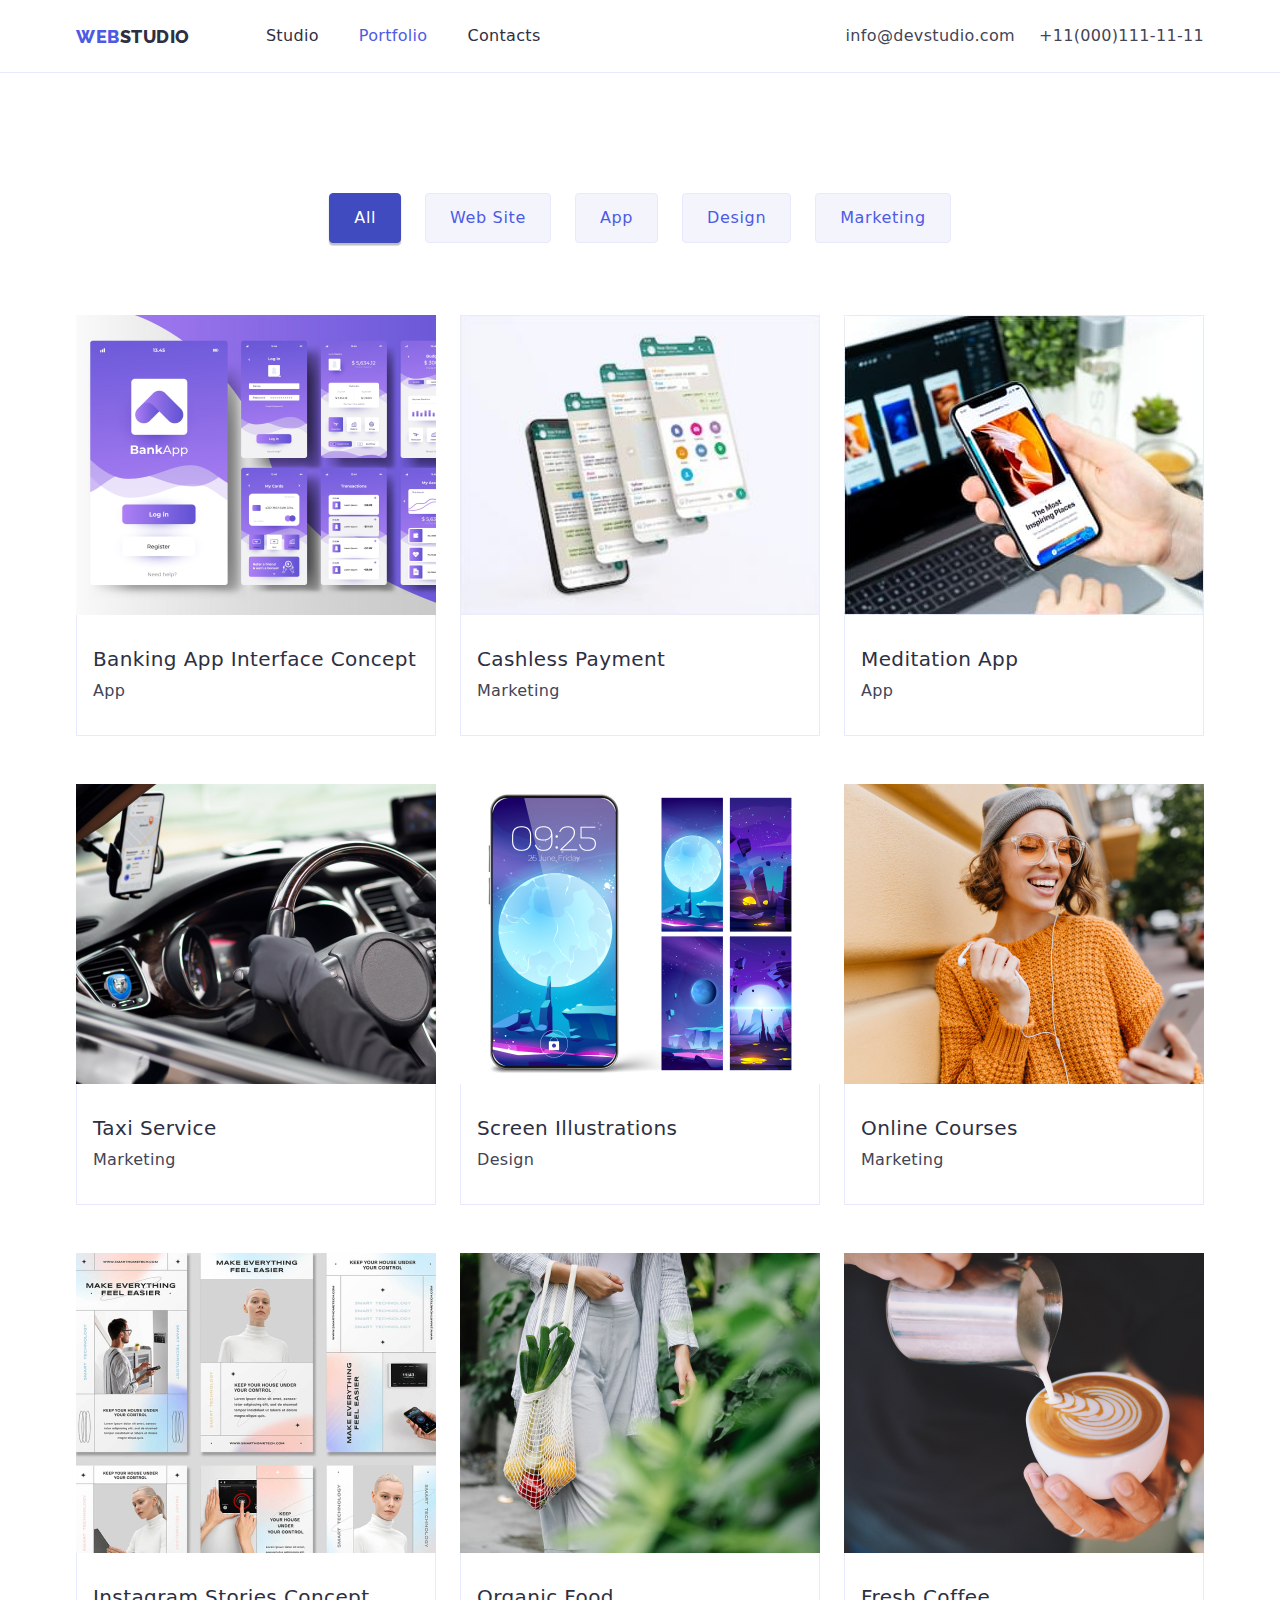
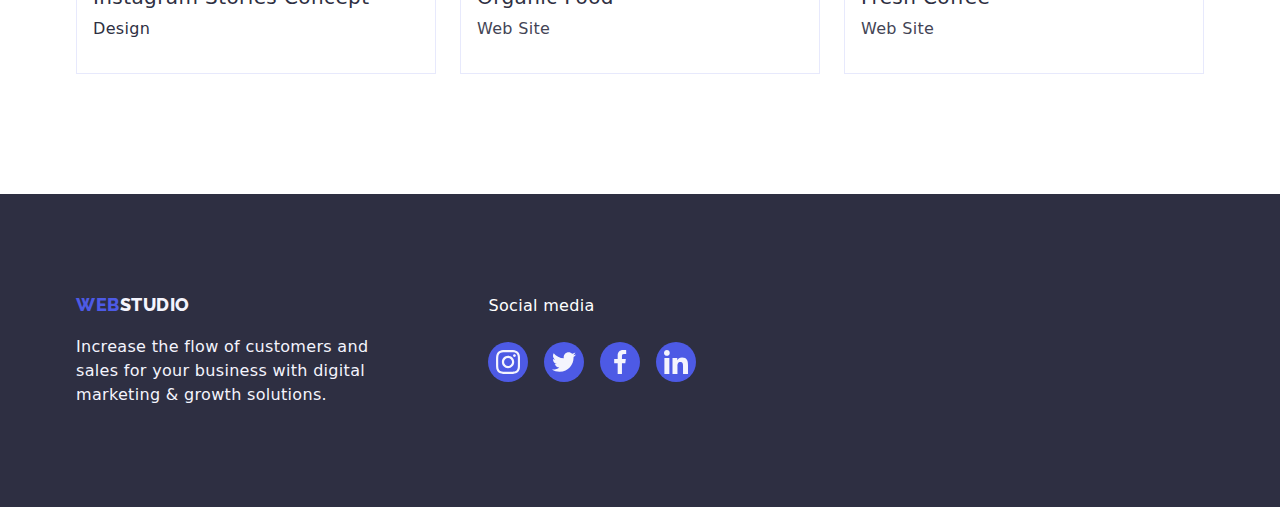
==== portfolio.html @ e4892c09 "update" ====
<!DOCTYPE html>
<html lang="en">
  <head>
    <meta charset="UTF-8" />
    <meta name="viewport" content="width=device-width, initial-scale=1.0" />
    <title>Portfolio</title>

    <!-- CSS -->
    <link rel="stylesheet" href="./css/styles.css" />

    <!-- FONTS -->
    <link
      href="https://fonts.googleapis.com/css2?family=Raleway:wght@800&family=Roboto:wght@400;500;700;900&display=swap"
      rel="stylesheet"
    />

    <!-- CSS Normalize -->
    <link
      rel="stylesheet"
      href="https://cdnjs.cloudflare.com/ajax/libs/modern-normalize/2.0.0/modern-normalize.min.css"
    />
  </head>
  <body>
    <!-- Header Section -->
    <header class="header">
      <div class="container header-container">
        <nav class="header-nav">
          <a class="header-logo link" href="./portfolio.html">
            <span class="header-logo-web">WEB</span>STUDIO</a
          >
          <ul class="header-list list">
            <li class="header-list-item">
              <a class="header-link link" href="./index.html">Studio</a>
            </li>
            <li class="header-list-item">
              <a class="header-link link priority" href="./portfolio.html"
                >Portfolio</a
              >
            </li>
            <li class="header-list-item">
              <a class="header-link link" href="./index.html">Contacts</a>
            </li>
          </ul>
        </nav>
        <ul class="header-contacts list">
          <li class="header-contacts-item">
            <a
              class="header-contacts-link link"
              href="mailto:info@devstudio.com"
              >info@devstudio.com</a
            >
          </li>
          <li class="header-contacts-item">
            <a class="header-contacts-link link" href="tel:+110001111111"
              >+11(000)111-11-11</a
            >
          </li>
        </ul>
      </div>
    </header>
    <!-- Filters Section -->
    <main>
      <section class="section">
        <div class="container projects-container">
          <ul class="filters-list list">
            <li class="filters-item">
              <button
                class="filters-button filters-active button"
                type="button"
              >
                All
              </button>
            </li>
            <li class="filters-item">
              <button class="filters-button button" type="button">
                Web Site
              </button>
            </li>
            <li class="filters-item">
              <button class="filters-button button" type="button">App</button>
            </li>
            <li class="filters-item">
              <button class="filters-button button" type="button">
                Design
              </button>
            </li>
            <li class="filters-item">
              <button class="filters-button button" type="button">
                Marketing
              </button>
            </li>
          </ul>

          <ul class="services-list list">
            <li class="services-item">
              <a class="services-link link" href="#">
                <img
                  src="./images/img_1.jpg"
                  alt="image"
                  width="360"
                  height="300"
                />
                <div class="services-title-wrap">
                  <h3 class="services-title title">
                    Banking App Interface Concept
                  </h3>
                  <p class="services-text text">App</p>
                </div>
              </a>
            </li>
            <li class="services-item">
              <a class="services-link link" href="#">
                <img
                  src="./images/img_2.jpg"
                  alt="phonebarcode"
                  width="360"
                  height="300"
                />
                <div class="services-title-wrap">
                  <h3 class="services-title title">Cashless Payment</h3>
                  <p class="services-text text">Marketing</p>
                </div>
              </a>
            </li>
            <li class="services-item">
              <a class="services-link link" href="#">
                <img
                  src="./images/img_3.jpg"
                  alt="laptop"
                  width="360"
                  height="300"
                />
                <div class="services-title-wrap">
                  <h3 class="services-title title">Meditation App</h3>
                  <p class="services-text text">App</p>
                </div>
              </a>
            </li>
            <li class="services-item">
              <a class="services-link link" href="#">
                <img
                  src="./images/img4.jpg"
                  alt="steeringwheel"
                  width="360"
                  height="300"
                />
                <div class="services-title-wrap">
                  <h3 class="services-title title">Taxi Service</h3>
                  <p class="services-text text">Marketing</p>
                </div>
              </a>
            </li>
            <li class="services-item">
              <a class="services-link link" href="#">
                <img
                  src="./images/img5.jpg"
                  alt="cellphone"
                  width="360"
                  height="300"
                />
                <div class="services-title-wrap">
                  <h3 class="services-title title">Screen Illustrations</h3>
                  <p class="services-text text">Design</p>
                </div>
              </a>
            </li>
            <li class="services-item">
              <a class="services-link link" href="#">
                <img
                  src="./images/img6.jpg"
                  alt="happygirl"
                  width="360"
                  height="300"
                />
                <div class="services-title-wrap">
                  <h3 class="services-title title">Online Courses</h3>
                  <p class="services-text text">Marketing</p>
                </div>
              </a>
            </li>
            <li class="services-item">
              <a class="services-link link" href="#">
                <img
                  src="./images/img7.jpg"
                  alt="woman"
                  width="360"
                  height="300"
                />
                <div class="services-title-wrap">
                  <h3 class="services-title title">
                    Instagram Stories Concept
                  </h3>
                  <p>Design</p>
                </div>
              </a>
            </li>
            <li class="services-item">
              <a class="services-link link" href="#">
                <img
                  src="./images/img8.jpg"
                  alt="fruitbag"
                  width="360"
                  height="300"
                />
                <div class="services-title-wrap">
                  <h3 class="services-title title">Organic Food</h3>
                  <p class="services-text text">Web Site</p>
                </div>
              </a>
            </li>
            <li class="services-item">
              <a class="services-link link" href="#">
                <img
                  src="./images/img9.jpg"
                  alt="coffee"
                  width="360"
                  height="300"
                />

                <div class="services-title-wrap">
                  <h3 class="services-title title">Fresh Coffee</h3>
                  <p class="services-text text">Web Site</p>
                </div>
              </a>
            </li>
          </ul>
        </div>
      </section>
    </main>

    <!-- Footer Section -->
    <footer class="footer">
      <div class="footer-container container">
        <div class="footer-logo-wrapper list">
          <li class="footer-item">
            <a href="./index.html" class="footer-logo link">
              <span class="footer-logo-web">WEB</span>STUDIO
            </a>
            <p class="footer-text text">
              Increase the flow of customers and<br />
              sales for your business with digital<br />
              marketing & growth solutions.
            </p>
          </li>
        </div>
        <div class="footer-socials">
          <p class="footer-socials-text text">Social media</p>
          <ul class="footer-list list">
            <li class="footer-socials-item">
              <a href="#" class="footer-socials-link">
                <svg class="footer-socials-svg" width="24" height="24">
                  <use href="./images/icons.svg#instagram"></use>
                </svg>
              </a>
            </li>

            <li class="footer-socials-item">
              <a href="#" class="footer-socials-link">
                <svg class="footer-socials-svg" width="24" height="24">
                  <use href="./images/icons.svg#twitter"></use>
                </svg>
              </a>
            </li>

            <li class="footer-socials-item">
              <a href="#" class="footer-socials-link">
                <svg class="footer-socials-svg" width="24" height="24">
                  <use href="./images/icons.svg#facebook"></use>
                </svg>
              </a>
            </li>

            <li class="footer-socials-item">
              <a href="#" class="footer-socials-link">
                <svg class="footer-socials-svg" width="24" height="24">
                  <use href="./images/icons.svg#linkedin"></use>
                </svg>
              </a>
            </li>
          </ul>
        </div>
      </div>
    </footer>
  </body>
</html>
---- css/styles.css ----
/* CSS Variable */
:root {
    --iris-color: #4d5ae5;
    --navyblue-color: #2e2f42;
    --slate-color: #434455;
    --white-color: #ffffff;
    --cloud-color: #f4f4fd;
    --ocean-color: #404bbf;
    --cornflower-color: #e7e9fc;
  }
  
  /* CSS Reset */
  p,
  h1,
  h2,
  h3,
  h4,
  h5,
  h6 {
    margin: 0;
  }
  ul,
  ol {
    margin: 0;
    padding: 0;
  }
  img {
    display: block;
  }
  /* END of CSS Reset */
  
  .container {
    width: 1158px;
    padding: 0 15px;
    margin: 0 auto;
  }
  
  body {
    font-family: "Roboto", sans-serif;
    font-size: 16px;
    font-style: normal;
    font-weight: 400;
    line-height: 24px;
    letter-spacing: 0.32px;
  }
  /* Gen. Styles */
  .list {
    list-style: none;
  }
  .link {
    text-decoration: none;
    color: var(--navyblue-color);
  }
  .button {
    cursor: pointer;
    background-color: var(--iris-color);
    border-radius: 4px;
    font-size: 16px;
    font-style: normal;
    font-weight: 500;
    line-height: 24px;
    letter-spacing: 0.64px;
  }
  
  .section-title {
    font-size: 36px;
    font-style: normal;
    font-weight: 700;
    line-height: 40px;
    letter-spacing: 0.72px;
    text-transform: capitalize;
  }
  .title {
    font-size: 20px;
    font-weight: 500;
    letter-spacing: 0.4px;
  }
  /* Header */
  .header {
    background-color: var(--white-color);
    border-bottom: 1px solid var(--cornflower-color);
  }
  
  .header-container {
    display: flex;
    align-items: center;
    justify-content: space-between;
  }
  
  .header-nav {
    display: flex;
    align-items: center;
  }
  
  .header-list {
    display: flex;
    gap: 40px;
    margin-left: 76px;
  }
  
  .header-logo {
    color: var(--navyblue-color);
    font-family: "Raleway", sans-serif;
    font-size: 18px;
    font-style: normal;
    font-weight: 800;
    line-height: 21px;
    letter-spacing: 0.54px;
    text-transform: uppercase;
  }
  .header-logo:hover,
  .header-logo:focus {
    color: var(--iris-color);
  }
  .header-logo-web {
    color: var(--iris-color);
  }
  
  .header-link {
    font-weight: 500;
    display: block;
    padding: 24px 0;
  }
  
  .header-link:hover,
  .header-link:focus,
  .priority {
    color: var(--iris-color);
  }
  
  .header-contacts {
    display: flex;
    gap: 24px;
  }
  
  .header-contacts-link {
    display: block;
    padding: 24px 0;
    color: var(--slate-color);
  }
  .header-contacts-link:hover,
  .header-contacts-link:focus {
    color: var(--iris-color);
  }
  
  /* Hero section */
  .hero {
    background-color: var(--navyblue-color);
  }
  
  .hero-container {
    display: flex;
    flex-direction: column;
    align-items: center;
  }
  
  .hero-section {
    padding-top: 188px;
    padding-bottom: 188px;
    background-image: linear-gradient(
        to right,
        rgba(46, 47, 66, 0.7),
        rgba(46, 47, 66, 0.7)
      ),
      url(../images/people-office\ 1.jpg);
    background-repeat: no-repeat;
    background-position: center;
    background-size: cover;
  }
  
  .hero-title {
    color: var(--white-color);
    font-size: 56px;
    font-weight: 700;
    line-height: 60px;
    letter-spacing: 1.12px;
    text-align: center;
    margin-bottom: 48px;
  }
  
  .hero-section-button {
    display: flex;
    align-items: center;
  }
  
  .hero-button {
    color: var(--white-color);
    font-family: inherit;
    border: 0;
    box-shadow: 0px 4px 4px 0px rgba(0, 0, 0, 0.15);
    padding: 16px 32px;
    align-items: center;
    gap: 10px;
  }
  
  .hero-button:hover,
  .hero-button:focus {
    background: var(--ocean-color);
    box-shadow: 0px 4px 4px 0px rgba(0, 0, 0, 0.15);
  }
  
  /*  section 2-3*/
  .section {
    background-color: var(--white-color);
    padding-top: 120px;
    padding-bottom: 120px;
  }
  
  .section-list-wrap {
    display: flex;
    flex-direction: column;
  }
  
  .section-list {
    display: flex;
    justify-content: space-evenly;
    gap: 24px;
  }
  
  .section-list-container {
    display: flex;
    justify-content: space-evenly;
  }
  
  .section-title {
    color: var(--navyblue-color);
    font-size: 36px;
    font-style: normal;
    font-weight: 700;
    line-height: 40px;
    letter-spacing: 0.72px;
    text-transform: capitalize;
    text-align: center;
    margin-bottom: 72px;
  }
  
  .section-no-top-padding {
    padding-top: 0;
  }
  
  .section-item-title {
    color: var(--navyblue-color);
    justify-content: center;
  }
  
  .section-item-name {
    display: flex;
    width: 100%;
    flex-direction: column;
    justify-content: space-evenly;
    align-items: center;
    gap: 8px;
    margin-bottom: 8px;
  }
  
  .section-item-position {
    display: flex;
    flex-direction: column;
    justify-content: center;
    align-items: center;
  }
  
  .section-list-item {
    background-color: var(--white-color);
    border-radius: 0px 0px 4px 4px;
    box-shadow: 0px 2px 1px 0px rgba(46, 47, 66, 0.08),
      0px 1px 1px 0px rgba(46, 47, 66, 0.16),
      0px 1px 6px 0px rgba(46, 47, 66, 0.08);
  }
  
  .benefits-svg-box {
    width: 264px;
    height: 112px;
    background-color: var(--cloud-color);
    display: flex;
    justify-content: center;
    align-items: center;
    border-radius: 4px;
    margin-bottom: 8px;
  }
  
  .team-social-list {
    display: flex;
    justify-content: center;
    gap: 24px;
    margin-top: 8px;
  }
  
  .team-social-item {
    width: 40px;
    height: 40px;
  }
  
  .team-social-link {
    width: 100%;
    height: 100%;
    border-radius: 50%;
    display: flex;
    align-items: center;
    justify-content: center;
    background-color: var(--iris-color);
    color: var(--cloud-color);
  }
  
  .team-social-link:hover,
  .team-social-link:focus {
    background-color: var(--ocean-color);
  }
  
  .team-social-svg {
    fill: currentColor;
  }
  
  .team-container {
    flex-direction: column;
    justify-content: center;
    align-items: center;
    gap: 32px;
  }
  
  .section-item-wrap {
    padding-top: 32px;
    padding-bottom: 32px;
    gap: 32px;
    width: 100%;
    text-align: center;
  }
  
  /* section 4 */
  .section-grey {
    background-color: var(--cloud-color);
  }
  
  .section-item {
    background-color: var(--white-color);
    display: flex;
    width: calc((100% - 40px) / 3);
    flex-direction: column;
    align-items: flex-start;
    gap: 8px;
  }
  
  .section-item-name {
    color: var(--navyblue-color);
  }
  .section-item-position {
    color: var(--slate-color);
  }
  
  /* Customers section */
  
  .customers-title {
    color: var(--navyblue-color);
    display: flex;
    justify-content: center;
    align-items: center;
  }
  
  .customers-list {
    display: flex;
    gap: 24px;
  }
  
  .customers-item {
    /* width: calc((100% - 120px) / 6); */
    /* flex-basis: calc((100% - 120px) / 6); */
    width: 168px;
    height: 88px;
  }
  
  .customers-link {
    width: 100%;
    height: 100%;
  
    border: 1px solid #8e8f99;
    border-radius: 5px;
    display: flex;
    justify-content: center;
    align-items: center;
    color: #8e8f99;
  }
  
  .customers-link:hover,
  .customers-link:focus {
    border-color: var(--ocean-color);
    color: var(--ocean-color);
  }
  
  .customers-svg {
    width: 104px;
    height: 56px;
    fill: currentColor;
  }
  
  /* footer section */
  .footer {
    padding-top: 100px;
    padding-bottom: 100px;
    background-color: var(--navyblue-color);
  }
  
  .footer-container {
    display: flex;
    align-items: flex-start;
  }
  
  .footer-logo {
    color: var(--cloud-color);
    font-family: "Raleway";
    font-size: 18px;
    font-style: normal;
    font-weight: 800;
    line-height: 21px;
    letter-spacing: 0.54px;
    text-transform: uppercase;
  }
  .footer-logo:hover,
  .footer-logo:focus {
    color: var(--iris-color);
  }
  .footer-logo-web {
    color: var(--iris-color);
  }
  .footer-text {
    color: var(--cloud-color);
    margin-top: 17px;
  }
  
  .footer-list {
    flex-wrap: wrap;
    display: flex;
    gap: 16px;
    margin-top: 16px;
  }
  
  .footer-socials {
    margin-left: 120px;
  }
  
  .footer-socials-text {
    color: var(--white-color);
    display: flex;
  }
  
  .footer-socials-item {
    width: 40px;
    height: 40px;
  }
  
  .footer-socials-link {
    width: 100%;
    height: 100%;
    border-radius: 50%;
    display: flex;
    align-items: center;
    justify-content: center;
    background-color: var(--iris-color);
    margin-top: 8px;
  }
  
  .footer-socials-link:hover,
  .footer-socials-link:focus {
    background-color: #31d0aa;
  }
  
  .footer-socials-svg {
    fill: var(--cloud-color);
  }
  
  /* Portfolio page*/
  
  /* Filters section */
  
  .filters-container {
    display: flex;
    flex-direction: column;
    justify-content: flex-start;
    align-items: center;
  }
  
  .filters-list {
    display: flex;
    gap: 24px;
    margin-bottom: 72px;
    justify-content: center;
  }
  
  .filters-item {
    display: inline-flex;
  }
  
  .filters-button {
    color: var(--iris-color);
    background-color: var(--cloud-color);
    border-radius: 4px;
    border: 1px solid var(--cornflower-color);
    font-family: inherit;
    padding: 12px 24px;
  }
  .filters-button:hover,
  .filters-button:focus,
  .filters-active {
    background-color: var(--ocean-color);
    color: var(--white-color);
    border-color: var(--ocean-color);
    box-shadow: 0px 2px 2px 0px rgba(0, 0, 0, 0.12),
      0px 2px 1px 0px rgba(0, 0, 0, 0.08), 0px 3px 1px 0px rgba(0, 0, 0, 0.1);
  }
  
  /* Services section */
  
  .services-link:hover,
  .services-link:focus {
    display: block;
    box-shadow: 0px 2px 1px 0px rgba(46, 47, 66, 0.08),
      0px 1px 1px 0px rgba(46, 47, 66, 0.16),
      0px 1px 6px 0px rgba(46, 47, 66, 0.08);
  }
  
  .services-list {
    background-color: var(--white-color);
    display: flex;
    flex-wrap: wrap;
    gap: 48px 24px;
  }
  .services-item {
    background: var(--white-color);
  }
  .services-title {
    color: var(--navyblue-color);
    margin-bottom: 8px;
  }
  .services-text {
    color: var(--slate-color);
  }
  
  .services-container {
    margin-top: 0;
  }
  
  .services-title-wrap {
    border: 1px solid var(--cornflower-color);
    padding: 32px 16px;
    border-top: none;
  }
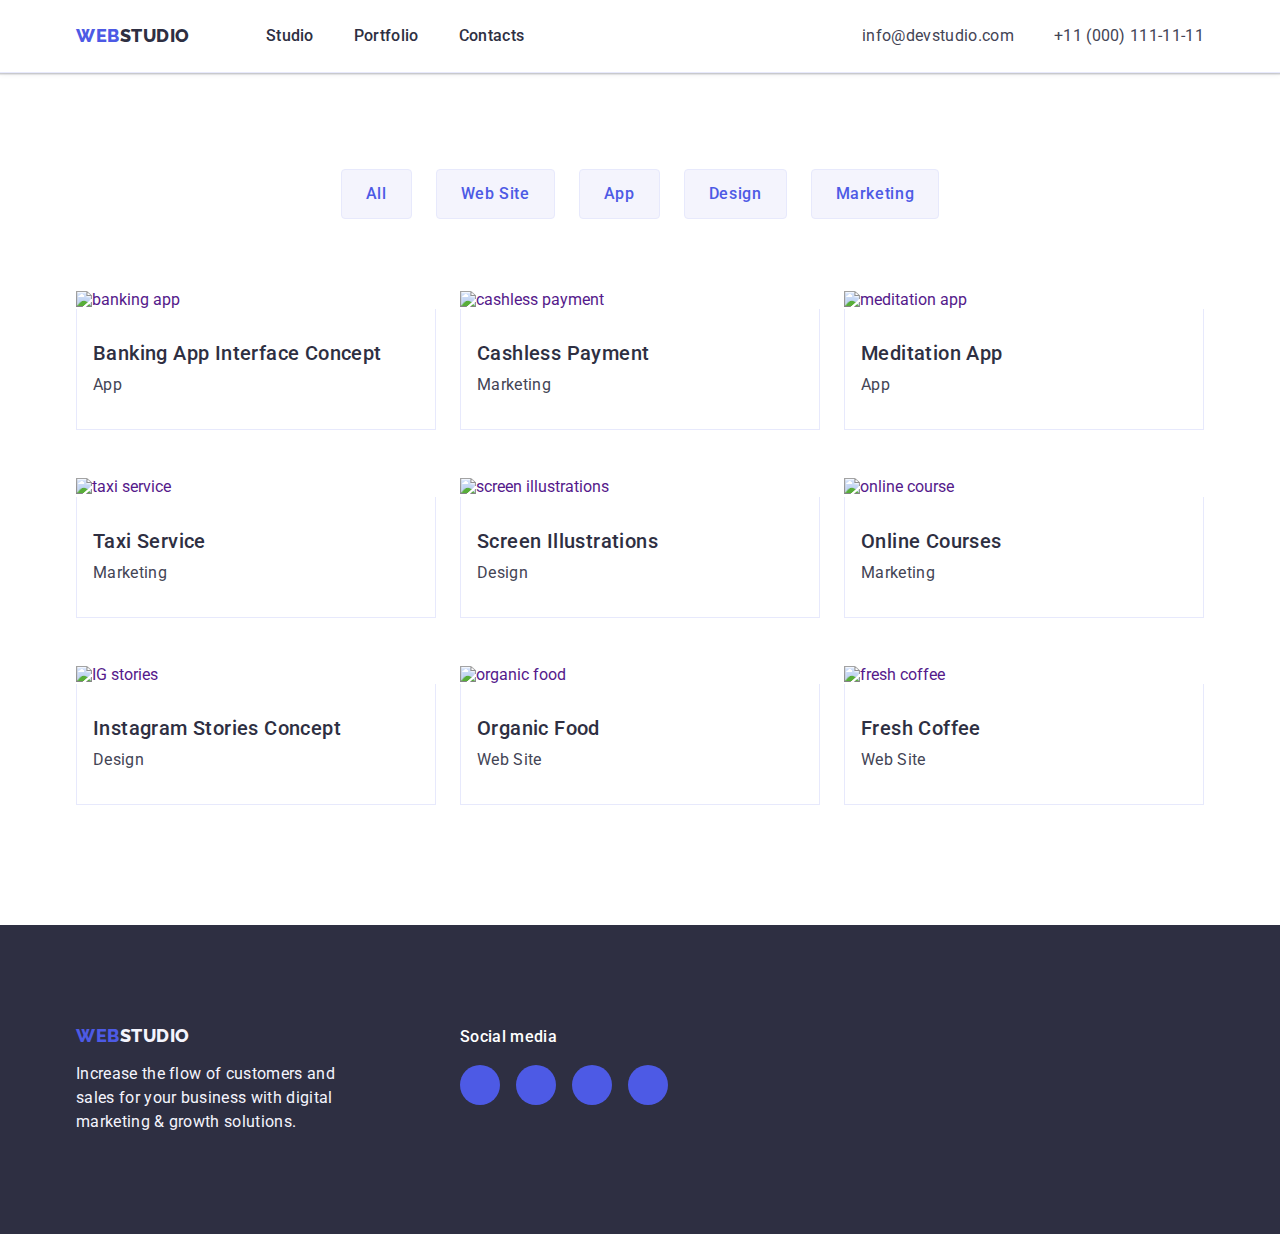
==== commit 02294f06: "update" ====
--- a/portfolio.html
+++ b/portfolio.html
@@ -5,221 +5,197 @@
     <meta name="viewport" content="width=device-width, initial-scale=1.0" />
     <title>Portfolio</title>
 
-    <!-- CSS -->
-    <link rel="stylesheet" href="./css/styles.css" />
-
-    <!-- FONTS -->
+    <!-- Style Normalization -->
     <link
-      href="https://fonts.googleapis.com/css2?family=Raleway:wght@800&family=Roboto:wght@400;500;700;900&display=swap"
+      rel="stylesheet"
+      href="https://cdnjs.cloudflare.com/ajax/libs/modern-normalize/1.0.0/modern-normalize.min.css"
+    />
+
+    <!-- Google Fonts -->
+    <link rel="preconnect" href="https://fonts.googleapis.com" />
+    <link rel="preconnect" href="https://fonts.gstatic.com" crossorigin />
+    <link
+      href="https://fonts.googleapis.com/css2?family=Raleway:wght@100;200;300;400;500;600;700;800;900&family=Roboto:wght@100;300;400;500;700;800;900&display=swap"
       rel="stylesheet"
     />
 
-    <!-- CSS Normalize -->
-    <link
-      rel="stylesheet"
-      href="https://cdnjs.cloudflare.com/ajax/libs/modern-normalize/2.0.0/modern-normalize.min.css"
-    />
+    <!-- Local CSS -->
+    <link rel="stylesheet" href="./css/styles.css" />
   </head>
   <body>
-    <!-- Header Section -->
+    <!-- Header -->
     <header class="header">
-      <div class="container header-container">
-        <nav class="header-nav">
-          <a class="header-logo link" href="./portfolio.html">
-            <span class="header-logo-web">WEB</span>STUDIO</a
+      <div class="top-header container">
+        <nav class="nav">
+          <a class="logo link" href="./index.html"
+            >Web<span class="header-logo">Studio</span></a
           >
-          <ul class="header-list list">
-            <li class="header-list-item">
-              <a class="header-link link" href="./index.html">Studio</a>
-            </li>
-            <li class="header-list-item">
-              <a class="header-link link priority" href="./portfolio.html"
-                >Portfolio</a
+          <ul class="list menu">
+            <li class="list-item">
+              <a class="item link" href="./index.html">Studio</a>
+            </li>
+            <li class="list-item">
+              <a class="item link" href="./portfolio.html">Portfolio</a>
+            </li>
+            <li class="list-item"><a class="item link" href="">Contacts</a></li>
+          </ul>
+        </nav>
+
+        <address class="contacts">
+          <ul class="list address">
+            <li class="contact-item">
+              <a class="contact link" href="mailto:info@devstudio.com"
+                >info@devstudio.com</a
               >
             </li>
-            <li class="header-list-item">
-              <a class="header-link link" href="./index.html">Contacts</a>
-            </li>
-          </ul>
-        </nav>
-        <ul class="header-contacts list">
-          <li class="header-contacts-item">
-            <a
-              class="header-contacts-link link"
-              href="mailto:info@devstudio.com"
-              >info@devstudio.com</a
-            >
-          </li>
-          <li class="header-contacts-item">
-            <a class="header-contacts-link link" href="tel:+110001111111"
-              >+11(000)111-11-11</a
-            >
-          </li>
-        </ul>
+            <li class="contact-item">
+              <a class="contact link" href="tel:+110001111111"
+                >+11 (000) 111-11-11</a
+              >
+            </li>
+          </ul>
+        </address>
       </div>
     </header>
-    <!-- Filters Section -->
+
+    <!-- Main -->
     <main>
-      <section class="section">
-        <div class="container projects-container">
-          <ul class="filters-list list">
-            <li class="filters-item">
-              <button
-                class="filters-button filters-active button"
-                type="button"
-              >
-                All
-              </button>
-            </li>
-            <li class="filters-item">
-              <button class="filters-button button" type="button">
-                Web Site
-              </button>
-            </li>
-            <li class="filters-item">
-              <button class="filters-button button" type="button">App</button>
-            </li>
-            <li class="filters-item">
-              <button class="filters-button button" type="button">
-                Design
-              </button>
-            </li>
-            <li class="filters-item">
-              <button class="filters-button button" type="button">
-                Marketing
-              </button>
-            </li>
-          </ul>
-
-          <ul class="services-list list">
-            <li class="services-item">
-              <a class="services-link link" href="#">
-                <img
-                  src="./images/img_1.jpg"
-                  alt="image"
-                  width="360"
-                  height="300"
-                />
-                <div class="services-title-wrap">
-                  <h3 class="services-title title">
-                    Banking App Interface Concept
-                  </h3>
-                  <p class="services-text text">App</p>
-                </div>
-              </a>
-            </li>
-            <li class="services-item">
-              <a class="services-link link" href="#">
-                <img
-                  src="./images/img_2.jpg"
-                  alt="phonebarcode"
-                  width="360"
-                  height="300"
-                />
-                <div class="services-title-wrap">
-                  <h3 class="services-title title">Cashless Payment</h3>
-                  <p class="services-text text">Marketing</p>
-                </div>
-              </a>
-            </li>
-            <li class="services-item">
-              <a class="services-link link" href="#">
-                <img
-                  src="./images/img_3.jpg"
-                  alt="laptop"
-                  width="360"
-                  height="300"
-                />
-                <div class="services-title-wrap">
-                  <h3 class="services-title title">Meditation App</h3>
-                  <p class="services-text text">App</p>
-                </div>
-              </a>
-            </li>
-            <li class="services-item">
-              <a class="services-link link" href="#">
-                <img
-                  src="./images/img4.jpg"
-                  alt="steeringwheel"
-                  width="360"
-                  height="300"
-                />
-                <div class="services-title-wrap">
-                  <h3 class="services-title title">Taxi Service</h3>
-                  <p class="services-text text">Marketing</p>
-                </div>
-              </a>
-            </li>
-            <li class="services-item">
-              <a class="services-link link" href="#">
-                <img
-                  src="./images/img5.jpg"
-                  alt="cellphone"
-                  width="360"
-                  height="300"
-                />
-                <div class="services-title-wrap">
-                  <h3 class="services-title title">Screen Illustrations</h3>
-                  <p class="services-text text">Design</p>
-                </div>
-              </a>
-            </li>
-            <li class="services-item">
-              <a class="services-link link" href="#">
-                <img
-                  src="./images/img6.jpg"
-                  alt="happygirl"
-                  width="360"
-                  height="300"
-                />
-                <div class="services-title-wrap">
-                  <h3 class="services-title title">Online Courses</h3>
-                  <p class="services-text text">Marketing</p>
-                </div>
-              </a>
-            </li>
-            <li class="services-item">
-              <a class="services-link link" href="#">
-                <img
-                  src="./images/img7.jpg"
-                  alt="woman"
-                  width="360"
-                  height="300"
-                />
-                <div class="services-title-wrap">
-                  <h3 class="services-title title">
-                    Instagram Stories Concept
-                  </h3>
-                  <p>Design</p>
-                </div>
-              </a>
-            </li>
-            <li class="services-item">
-              <a class="services-link link" href="#">
-                <img
-                  src="./images/img8.jpg"
-                  alt="fruitbag"
-                  width="360"
-                  height="300"
-                />
-                <div class="services-title-wrap">
-                  <h3 class="services-title title">Organic Food</h3>
-                  <p class="services-text text">Web Site</p>
-                </div>
-              </a>
-            </li>
-            <li class="services-item">
-              <a class="services-link link" href="#">
-                <img
-                  src="./images/img9.jpg"
-                  alt="coffee"
-                  width="360"
-                  height="300"
-                />
-
-                <div class="services-title-wrap">
-                  <h3 class="services-title title">Fresh Coffee</h3>
-                  <p class="services-text text">Web Site</p>
+      <section class="services-section">
+        <div class="container">
+          <h1 class="visually-hidden">Services</h1>
+
+          <ul class="btn list">
+            <li><button type="button" class="btn-menu">All</button></li>
+            <li><button type="button" class="btn-menu">Web Site</button></li>
+            <li><button type="button" class="btn-menu">App</button></li>
+            <li><button type="button" class="btn-menu">Design</button></li>
+            <li><button type="button" class="btn-menu">Marketing</button></li>
+          </ul>
+
+          <!-- Services List -->
+          <ul class="svc list">
+            <li class="svc-item">
+              <a class="svc link" href="">
+                <img
+                  src="./images/bank-app.jpg"
+                  alt="banking app"
+                  width="360"
+                />
+                <div class="svc-info">
+                  <h2 class="list-header">Banking App Interface Concept</h2>
+                  <p class="list-text">App</p>
+                </div>
+              </a>
+            </li>
+
+            <li class="svc-item">
+              <a class="svc link" href="">
+                <img
+                  src="./images/cashless.jpg"
+                  alt="cashless payment"
+                  width="360"
+                />
+                <div class="svc-info">
+                  <h2 class="list-header">Cashless Payment</h2>
+                  <p class="list-text">Marketing</p>
+                </div>
+              </a>
+            </li>
+
+            <li class="svc-item">
+              <a class="svc link" href="">
+                <img
+                  src="./images/meditation.jpg"
+                  alt="meditation app"
+                  width="360"
+                />
+                <div class="svc-info">
+                  <h2 class="list-header">Meditation App</h2>
+                  <p class="list-text">App</p>
+                </div>
+              </a>
+            </li>
+
+            <li class="svc-item">
+              <a class="svc link" href="">
+                <img
+                  src="./images/taxi-service.jpg"
+                  alt="taxi service"
+                  width="360"
+                />
+                <div class="svc-info">
+                  <h2 class="list-header">Taxi Service</h2>
+                  <p class="list-text">Marketing</p>
+                </div>
+              </a>
+            </li>
+
+            <li class="svc-item">
+              <a class="svc link" href="">
+                <img
+                  src="./images/screen-illus.jpg"
+                  alt="screen illustrations"
+                  width="360"
+                />
+                <div class="svc-info">
+                  <h2 class="list-header">Screen Illustrations</h2>
+                  <p class="list-text">Design</p>
+                </div>
+              </a>
+            </li>
+
+            <li class="svc-item">
+              <a class="svc link" href="">
+                <img
+                  src="./images/online-course.jpg"
+                  alt="online course"
+                  width="360"
+                />
+                <div class="svc-info">
+                  <h2 class="list-header">Online Courses</h2>
+                  <p class="list-text">Marketing</p>
+                </div>
+              </a>
+            </li>
+
+            <li class="svc-item">
+              <a class="svc link" href="">
+                <img
+                  src="./images/ig-stories.jpg"
+                  alt="IG stories"
+                  width="360"
+                />
+                <div class="svc-info">
+                  <h2 class="list-header">Instagram Stories Concept</h2>
+                  <p class="list-text">Design</p>
+                </div>
+              </a>
+            </li>
+
+            <li class="svc-item">
+              <a class="svc link" href="">
+                <img
+                  src="./images/organic-food.jpg"
+                  alt="organic food"
+                  width="360"
+                />
+                <div class="svc-info">
+                  <h2 class="list-header">Organic Food</h2>
+                  <p class="list-text">Web Site</p>
+                </div>
+              </a>
+            </li>
+
+            <li class="svc-item">
+              <a class="svc link" href="">
+                <img
+                  src="./images/fresh-coffee.jpg"
+                  alt="fresh coffee"
+                  width="360"
+                />
+                <div class="svc-info">
+                  <h2 class="list-header">Fresh Coffee</h2>
+                  <p class="list-text">Web Site</p>
                 </div>
               </a>
             </li>
@@ -228,52 +204,76 @@
       </section>
     </main>
 
-    <!-- Footer Section -->
+    <!-- Footer -->
     <footer class="footer">
-      <div class="footer-container container">
-        <div class="footer-logo-wrapper list">
-          <li class="footer-item">
-            <a href="./index.html" class="footer-logo link">
-              <span class="footer-logo-web">WEB</span>STUDIO
-            </a>
-            <p class="footer-text text">
-              Increase the flow of customers and<br />
-              sales for your business with digital<br />
-              marketing & growth solutions.
-            </p>
-          </li>
+      <div class="container">
+        <!-- Logo & Text -->
+        <div class="wrapper">
+          <a class="logo link" href="./index.html"
+            >Web<span class="footer-logo">Studio</span></a
+          >
+          <p class="footer-text">
+            Increase the flow of customers and sales for your business with
+            digital marketing & growth solutions.
+          </p>
         </div>
-        <div class="footer-socials">
-          <p class="footer-socials-text text">Social media</p>
-          <ul class="footer-list list">
-            <li class="footer-socials-item">
-              <a href="#" class="footer-socials-link">
-                <svg class="footer-socials-svg" width="24" height="24">
-                  <use href="./images/icons.svg#instagram"></use>
-                </svg>
-              </a>
-            </li>
-
-            <li class="footer-socials-item">
-              <a href="#" class="footer-socials-link">
-                <svg class="footer-socials-svg" width="24" height="24">
-                  <use href="./images/icons.svg#twitter"></use>
-                </svg>
-              </a>
-            </li>
-
-            <li class="footer-socials-item">
-              <a href="#" class="footer-socials-link">
-                <svg class="footer-socials-svg" width="24" height="24">
-                  <use href="./images/icons.svg#facebook"></use>
-                </svg>
-              </a>
-            </li>
-
-            <li class="footer-socials-item">
-              <a href="#" class="footer-socials-link">
-                <svg class="footer-socials-svg" width="24" height="24">
-                  <use href="./images/icons.svg#linkedin"></use>
+
+        <!-- Social Media -->
+        <div>
+          <p class="footer-socmed-header">Social media</p>
+          <ul class="list footer-socmed">
+            <!-- Instagram Icon -->
+            <li class="footer-socmed-icon">
+              <a href="" class="footer-socmed-link">
+                <svg
+                  class="footer-socmed-svg"
+                  xmlns="http://www.w3.org/2000/svg"
+                  width="24"
+                  height="24"
+                >
+                  <use href="./images/icons.svg#instagram-footer"></use>
+                </svg>
+              </a>
+            </li>
+
+            <!-- Twitter Icon -->
+            <li class="footer-socmed-icon">
+              <a href="" class="footer-socmed-link">
+                <svg
+                  class="footer-socmed-svg"
+                  xmlns="http://www.w3.org/2000/svg"
+                  width="24"
+                  height="24"
+                >
+                  <use href="./images/icons.svg#twitter-footer"></use>
+                </svg>
+              </a>
+            </li>
+
+            <!-- Facebook Icon -->
+            <li class="footer-socmed-icon">
+              <a href="" class="footer-socmed-link">
+                <svg
+                  class="footer-socmed-svg"
+                  xmlns="http://www.w3.org/2000/svg"
+                  width="24"
+                  height="24"
+                >
+                  <use href="./images/icons.svg#facebook-footer"></use>
+                </svg>
+              </a>
+            </li>
+
+            <!-- LinkedIn Icon -->
+            <li class="footer-socmed-icon">
+              <a href="" class="footer-socmed-link">
+                <svg
+                  class="footer-socmed-svg"
+                  xmlns="http://www.w3.org/2000/svg"
+                  width="24"
+                  height="24"
+                >
+                  <use href="./images/icons.svg#linkedin-footer"></use>
                 </svg>
               </a>
             </li>
--- a/css/styles.css
+++ b/css/styles.css
@@ -1,545 +1,519 @@
-/* CSS Variable */
+/* CSS Resets */
+
+* {
+  margin: 0;
+  padding: 0;
+}
+
+/* CSS Variables */
+
 :root {
-    --iris-color: #4d5ae5;
-    --navyblue-color: #2e2f42;
-    --slate-color: #434455;
-    --white-color: #ffffff;
-    --cloud-color: #f4f4fd;
-    --ocean-color: #404bbf;
-    --cornflower-color: #e7e9fc;
-  }
-  
-  /* CSS Reset */
-  p,
-  h1,
-  h2,
-  h3,
-  h4,
-  h5,
-  h6 {
-    margin: 0;
-  }
-  ul,
-  ol {
-    margin: 0;
-    padding: 0;
-  }
-  img {
-    display: block;
-  }
-  /* END of CSS Reset */
-  
-  .container {
-    width: 1158px;
-    padding: 0 15px;
-    margin: 0 auto;
-  }
-  
-  body {
-    font-family: "Roboto", sans-serif;
-    font-size: 16px;
-    font-style: normal;
-    font-weight: 400;
-    line-height: 24px;
-    letter-spacing: 0.32px;
-  }
-  /* Gen. Styles */
-  .list {
-    list-style: none;
-  }
-  .link {
-    text-decoration: none;
-    color: var(--navyblue-color);
-  }
-  .button {
-    cursor: pointer;
-    background-color: var(--iris-color);
-    border-radius: 4px;
-    font-size: 16px;
-    font-style: normal;
-    font-weight: 500;
-    line-height: 24px;
-    letter-spacing: 0.64px;
-  }
-  
-  .section-title {
-    font-size: 36px;
-    font-style: normal;
-    font-weight: 700;
-    line-height: 40px;
-    letter-spacing: 0.72px;
-    text-transform: capitalize;
-  }
-  .title {
-    font-size: 20px;
-    font-weight: 500;
-    letter-spacing: 0.4px;
-  }
-  /* Header */
-  .header {
-    background-color: var(--white-color);
-    border-bottom: 1px solid var(--cornflower-color);
-  }
-  
-  .header-container {
-    display: flex;
-    align-items: center;
-    justify-content: space-between;
-  }
-  
-  .header-nav {
-    display: flex;
-    align-items: center;
-  }
-  
-  .header-list {
-    display: flex;
-    gap: 40px;
-    margin-left: 76px;
-  }
-  
-  .header-logo {
-    color: var(--navyblue-color);
-    font-family: "Raleway", sans-serif;
-    font-size: 18px;
-    font-style: normal;
-    font-weight: 800;
-    line-height: 21px;
-    letter-spacing: 0.54px;
-    text-transform: uppercase;
-  }
-  .header-logo:hover,
-  .header-logo:focus {
-    color: var(--iris-color);
-  }
-  .header-logo-web {
-    color: var(--iris-color);
-  }
-  
-  .header-link {
-    font-weight: 500;
-    display: block;
-    padding: 24px 0;
-  }
-  
-  .header-link:hover,
-  .header-link:focus,
-  .priority {
-    color: var(--iris-color);
-  }
-  
-  .header-contacts {
-    display: flex;
-    gap: 24px;
-  }
-  
-  .header-contacts-link {
-    display: block;
-    padding: 24px 0;
-    color: var(--slate-color);
-  }
-  .header-contacts-link:hover,
-  .header-contacts-link:focus {
-    color: var(--iris-color);
-  }
-  
-  /* Hero section */
-  .hero {
-    background-color: var(--navyblue-color);
-  }
-  
-  .hero-container {
-    display: flex;
-    flex-direction: column;
-    align-items: center;
-  }
-  
-  .hero-section {
-    padding-top: 188px;
-    padding-bottom: 188px;
-    background-image: linear-gradient(
-        to right,
-        rgba(46, 47, 66, 0.7),
-        rgba(46, 47, 66, 0.7)
-      ),
-      url(../images/people-office\ 1.jpg);
-    background-repeat: no-repeat;
-    background-position: center;
-    background-size: cover;
-  }
-  
-  .hero-title {
-    color: var(--white-color);
-    font-size: 56px;
-    font-weight: 700;
-    line-height: 60px;
-    letter-spacing: 1.12px;
-    text-align: center;
-    margin-bottom: 48px;
-  }
-  
-  .hero-section-button {
-    display: flex;
-    align-items: center;
-  }
-  
-  .hero-button {
-    color: var(--white-color);
-    font-family: inherit;
-    border: 0;
-    box-shadow: 0px 4px 4px 0px rgba(0, 0, 0, 0.15);
-    padding: 16px 32px;
-    align-items: center;
-    gap: 10px;
-  }
-  
-  .hero-button:hover,
-  .hero-button:focus {
-    background: var(--ocean-color);
-    box-shadow: 0px 4px 4px 0px rgba(0, 0, 0, 0.15);
-  }
-  
-  /*  section 2-3*/
-  .section {
-    background-color: var(--white-color);
-    padding-top: 120px;
-    padding-bottom: 120px;
-  }
-  
-  .section-list-wrap {
-    display: flex;
-    flex-direction: column;
-  }
-  
-  .section-list {
-    display: flex;
-    justify-content: space-evenly;
-    gap: 24px;
-  }
-  
-  .section-list-container {
-    display: flex;
-    justify-content: space-evenly;
-  }
-  
-  .section-title {
-    color: var(--navyblue-color);
-    font-size: 36px;
-    font-style: normal;
-    font-weight: 700;
-    line-height: 40px;
-    letter-spacing: 0.72px;
-    text-transform: capitalize;
-    text-align: center;
-    margin-bottom: 72px;
-  }
-  
-  .section-no-top-padding {
-    padding-top: 0;
-  }
-  
-  .section-item-title {
-    color: var(--navyblue-color);
-    justify-content: center;
-  }
-  
-  .section-item-name {
-    display: flex;
-    width: 100%;
-    flex-direction: column;
-    justify-content: space-evenly;
-    align-items: center;
-    gap: 8px;
-    margin-bottom: 8px;
-  }
-  
-  .section-item-position {
-    display: flex;
-    flex-direction: column;
-    justify-content: center;
-    align-items: center;
-  }
-  
-  .section-list-item {
-    background-color: var(--white-color);
-    border-radius: 0px 0px 4px 4px;
-    box-shadow: 0px 2px 1px 0px rgba(46, 47, 66, 0.08),
-      0px 1px 1px 0px rgba(46, 47, 66, 0.16),
-      0px 1px 6px 0px rgba(46, 47, 66, 0.08);
-  }
-  
-  .benefits-svg-box {
-    width: 264px;
-    height: 112px;
-    background-color: var(--cloud-color);
-    display: flex;
-    justify-content: center;
-    align-items: center;
-    border-radius: 4px;
-    margin-bottom: 8px;
-  }
-  
-  .team-social-list {
-    display: flex;
-    justify-content: center;
-    gap: 24px;
-    margin-top: 8px;
-  }
-  
-  .team-social-item {
-    width: 40px;
-    height: 40px;
-  }
-  
-  .team-social-link {
-    width: 100%;
-    height: 100%;
-    border-radius: 50%;
-    display: flex;
-    align-items: center;
-    justify-content: center;
-    background-color: var(--iris-color);
-    color: var(--cloud-color);
-  }
-  
-  .team-social-link:hover,
-  .team-social-link:focus {
-    background-color: var(--ocean-color);
-  }
-  
-  .team-social-svg {
-    fill: currentColor;
-  }
-  
-  .team-container {
-    flex-direction: column;
-    justify-content: center;
-    align-items: center;
-    gap: 32px;
-  }
-  
-  .section-item-wrap {
-    padding-top: 32px;
-    padding-bottom: 32px;
-    gap: 32px;
-    width: 100%;
-    text-align: center;
-  }
-  
-  /* section 4 */
-  .section-grey {
-    background-color: var(--cloud-color);
-  }
-  
-  .section-item {
-    background-color: var(--white-color);
-    display: flex;
-    width: calc((100% - 40px) / 3);
-    flex-direction: column;
-    align-items: flex-start;
-    gap: 8px;
-  }
-  
-  .section-item-name {
-    color: var(--navyblue-color);
-  }
-  .section-item-position {
-    color: var(--slate-color);
-  }
-  
-  /* Customers section */
-  
-  .customers-title {
-    color: var(--navyblue-color);
-    display: flex;
-    justify-content: center;
-    align-items: center;
-  }
-  
-  .customers-list {
-    display: flex;
-    gap: 24px;
-  }
-  
-  .customers-item {
-    /* width: calc((100% - 120px) / 6); */
-    /* flex-basis: calc((100% - 120px) / 6); */
-    width: 168px;
-    height: 88px;
-  }
-  
-  .customers-link {
-    width: 100%;
-    height: 100%;
-  
-    border: 1px solid #8e8f99;
-    border-radius: 5px;
-    display: flex;
-    justify-content: center;
-    align-items: center;
-    color: #8e8f99;
-  }
-  
-  .customers-link:hover,
-  .customers-link:focus {
-    border-color: var(--ocean-color);
-    color: var(--ocean-color);
-  }
-  
-  .customers-svg {
-    width: 104px;
-    height: 56px;
-    fill: currentColor;
-  }
-  
-  /* footer section */
-  .footer {
-    padding-top: 100px;
-    padding-bottom: 100px;
-    background-color: var(--navyblue-color);
-  }
-  
-  .footer-container {
-    display: flex;
-    align-items: flex-start;
-  }
-  
-  .footer-logo {
-    color: var(--cloud-color);
-    font-family: "Raleway";
-    font-size: 18px;
-    font-style: normal;
-    font-weight: 800;
-    line-height: 21px;
-    letter-spacing: 0.54px;
-    text-transform: uppercase;
-  }
-  .footer-logo:hover,
-  .footer-logo:focus {
-    color: var(--iris-color);
-  }
-  .footer-logo-web {
-    color: var(--iris-color);
-  }
-  .footer-text {
-    color: var(--cloud-color);
-    margin-top: 17px;
-  }
-  
-  .footer-list {
-    flex-wrap: wrap;
-    display: flex;
-    gap: 16px;
-    margin-top: 16px;
-  }
-  
-  .footer-socials {
-    margin-left: 120px;
-  }
-  
-  .footer-socials-text {
-    color: var(--white-color);
-    display: flex;
-  }
-  
-  .footer-socials-item {
-    width: 40px;
-    height: 40px;
-  }
-  
-  .footer-socials-link {
-    width: 100%;
-    height: 100%;
-    border-radius: 50%;
-    display: flex;
-    align-items: center;
-    justify-content: center;
-    background-color: var(--iris-color);
-    margin-top: 8px;
-  }
-  
-  .footer-socials-link:hover,
-  .footer-socials-link:focus {
-    background-color: #31d0aa;
-  }
-  
-  .footer-socials-svg {
-    fill: var(--cloud-color);
-  }
-  
-  /* Portfolio page*/
-  
-  /* Filters section */
-  
-  .filters-container {
-    display: flex;
-    flex-direction: column;
-    justify-content: flex-start;
-    align-items: center;
-  }
-  
-  .filters-list {
-    display: flex;
-    gap: 24px;
-    margin-bottom: 72px;
-    justify-content: center;
-  }
-  
-  .filters-item {
-    display: inline-flex;
-  }
-  
-  .filters-button {
-    color: var(--iris-color);
-    background-color: var(--cloud-color);
-    border-radius: 4px;
-    border: 1px solid var(--cornflower-color);
-    font-family: inherit;
-    padding: 12px 24px;
-  }
-  .filters-button:hover,
-  .filters-button:focus,
-  .filters-active {
-    background-color: var(--ocean-color);
-    color: var(--white-color);
-    border-color: var(--ocean-color);
-    box-shadow: 0px 2px 2px 0px rgba(0, 0, 0, 0.12),
-      0px 2px 1px 0px rgba(0, 0, 0, 0.08), 0px 3px 1px 0px rgba(0, 0, 0, 0.1);
-  }
-  
-  /* Services section */
-  
-  .services-link:hover,
-  .services-link:focus {
-    display: block;
-    box-shadow: 0px 2px 1px 0px rgba(46, 47, 66, 0.08),
-      0px 1px 1px 0px rgba(46, 47, 66, 0.16),
-      0px 1px 6px 0px rgba(46, 47, 66, 0.08);
-  }
-  
-  .services-list {
-    background-color: var(--white-color);
-    display: flex;
-    flex-wrap: wrap;
-    gap: 48px 24px;
-  }
-  .services-item {
-    background: var(--white-color);
-  }
-  .services-title {
-    color: var(--navyblue-color);
-    margin-bottom: 8px;
-  }
-  .services-text {
-    color: var(--slate-color);
-  }
-  
-  .services-container {
-    margin-top: 0;
-  }
-  
-  .services-title-wrap {
-    border: 1px solid var(--cornflower-color);
-    padding: 32px 16px;
-    border-top: none;
-  }+  --slate: #434455;
+  --iris: #4d5ae5;
+  --white: #ffffff;
+  --navy-blue: #2e2f42;
+  --ocean: #404bbf;
+  --cloud: #f4f4fd;
+  --cornflower: #e7e9fc;
+  --light-slate: #8e8f99;
+  --green: #31d0aa;
+}
+
+/* INDEX PAGE */
+
+body {
+  font-family: 'Roboto', sans-serif;
+  color: var(--slate);
+  background-color: var(--white);
+}
+
+/* HEADER */
+
+.logo {
+  font-family: 'Raleway', sans-serif;
+  font-weight: 800;
+  font-size: 18px;
+  line-height: 1.17;
+  letter-spacing: 0.03em;
+  text-transform: uppercase;
+  color: var(--iris);
+}
+
+.header {
+  border-bottom: 1px solid var(--cornflower);
+  /* HW4 */
+  box-shadow: 0px 2px 1px rgba(46, 47, 66, 0.08),
+    0px 1px 1px rgba(46, 47, 66, 0.16), 0px 1px 6px rgba(46, 47, 66, 0.08);
+}
+
+.top-header {
+  display: flex;
+  /* Not from HW3 Instructions */
+  justify-content: space-between;
+}
+
+.nav,
+.contacts {
+  display: flex;
+  align-items: center;
+}
+
+.container {
+  width: 1158px;
+  margin: 0 auto;
+  padding: 0 15px;
+}
+
+.logo {
+  margin-right: 76px;
+}
+
+/* Navigation Items */
+
+.link {
+  text-decoration: none;
+}
+
+.header-logo {
+  color: var(--navy-blue);
+}
+
+.list {
+  list-style: none;
+}
+
+.nav > .list {
+  display: flex;
+  gap: 40px;
+}
+
+.list-item > .item {
+  font-weight: 500;
+  font-size: 16px;
+  line-height: 1.5;
+  letter-spacing: 0.02em;
+  color: var(--navy-blue);
+}
+
+.list.menu {
+  padding: 24px 0;
+}
+
+li > .link:hover,
+li > .link:focus {
+  color: var(--ocean);
+}
+
+/* Address */
+
+.contacts {
+  font-style: normal;
+}
+
+.contact-item > .contact {
+  font-size: 16px;
+  line-height: 1.5;
+  letter-spacing: 0.02em;
+  color: var(--slate);
+}
+
+.contacts > .list {
+  display: flex;
+  gap: 40px;
+}
+
+/* MAIN */
+
+/* First Section */
+
+.hero-section {
+  background-color: var(--navy-blue);
+  padding: 188px 0;
+  /* HW4 */
+  background-image: linear-gradient(
+      rgba(46, 47, 66, 0.7),
+      rgba(46, 47, 66, 0.7)
+    ),
+    url(../images/hero-img.jpg);
+  background-repeat: no-repeat, no-repeat;
+  background-position: center, center;
+  background-size: cover;
+  max-width: 1440px, 1440px;
+}
+
+.main-header {
+  font-size: 56px;
+  line-height: 1.07;
+  text-align: center;
+  letter-spacing: 0.02em;
+  color: var(--white);
+  max-width: 496px;
+  margin: 0 auto 48px;
+}
+
+.button {
+  background-color: var(--iris);
+  font-family: inherit;
+  font-weight: 500;
+  font-size: 16px;
+  line-height: 1.5;
+  letter-spacing: 0.04em;
+  color: var(--white);
+  cursor: pointer;
+  display: block;
+  min-width: 169px;
+  height: 56px;
+  border: none;
+  border-radius: 4px;
+  margin: 0 auto;
+}
+
+.button:hover,
+.button:focus {
+  background-color: var(--ocean);
+}
+
+/* Second Section */
+
+.visually-hidden {
+  position: absolute;
+  width: 1px;
+  height: 1px;
+  margin: -1px;
+  border: 0;
+  padding: 0;
+  white-space: nowrap;
+  clip-path: inset(100%);
+  clip: rect(0 0 0 0);
+  overflow: hidden;
+}
+
+.info .list-header,
+.svc .list-header {
+  font-weight: 500;
+  font-size: 20px;
+  line-height: 1.2;
+  letter-spacing: 0.02em;
+  color: var(--navy-blue);
+  margin-bottom: 8px;
+  text-align: left;
+}
+
+.info .list-text,
+.svc .list-text {
+  font-size: 16px;
+  line-height: 1.5;
+  letter-spacing: 0.02em;
+  color: var(--slate);
+  text-align: left;
+}
+
+.second-section {
+  padding: 120px 0;
+}
+
+.info.list {
+  display: flex;
+  gap: 24px;
+}
+
+.info-card {
+  flex-basis: calc((100% - 72px) / 4);
+}
+
+/* HW4 */
+
+.icon-container {
+  display: flex;
+  align-items: center;
+  justify-content: center;
+  height: 112px;
+  background-color: var(--cloud);
+  border-radius: 4px;
+  margin-bottom: 8px;
+}
+
+/* Third Section */
+
+.header-title {
+  font-size: 36px;
+  line-height: 1.11;
+  text-align: center;
+  letter-spacing: 0.02em;
+  text-transform: capitalize;
+  color: var(--navy-blue);
+  margin-bottom: 72px;
+}
+
+.third-section {
+  padding-bottom: 120px;
+}
+
+.service.list {
+  display: flex;
+  gap: 24px;
+}
+
+.service-info {
+  flex-basis: calc((100% - 48px) / 3);
+}
+
+/* Fourth Section */
+
+.fourth-section {
+  background-color: var(--cloud);
+  padding: 120px 0;
+}
+
+.team.list {
+  display: flex;
+  gap: 24px;
+}
+
+/* Reused third section header from main */
+
+.team-member {
+  background-color: var(--white);
+  flex-basis: calc((100% - 72px) / 4);
+  border-radius: 0 0 4px 4px;
+  /* HW4 */
+  box-shadow: 0px 1px 6px rgba(46, 47, 66, 0.08),
+    0px 1px 1px rgba(46, 47, 66, 0.16), 0px 2px 1px rgba(46, 47, 66, 0.08);
+}
+
+.member-info {
+  padding: 32px 0;
+}
+
+.list-header {
+  text-align: center;
+  margin-bottom: 8px;
+}
+
+.list-text {
+  text-align: center;
+}
+
+/* Reused item header from main  */
+
+/* HW4 */
+.socmed-info {
+  display: flex;
+  justify-content: center;
+  gap: 24px;
+  /* Not part of H4 instructions */
+  margin-top: 8px;
+}
+
+.socmed-items {
+  width: 40px;
+  height: 40px;
+}
+
+.socmed-link {
+  width: 100%;
+  height: 100%;
+  background-color: var(--iris);
+  border-radius: 50%;
+  display: flex;
+  align-items: center;
+  justify-content: center;
+}
+
+.socmed-link:hover,
+.socmed-link:focus {
+  background-color: var(--ocean);
+}
+
+.socmed-icon {
+  fill: var(--cloud);
+}
+
+/* HW4 */
+/* Fifth Section */
+
+.fifth-section {
+  padding: 120px 0;
+}
+
+.customer {
+  display: flex;
+  gap: 24px;
+}
+
+.customer-list {
+  width: calc((100% - 120px) / 6);
+  height: 88px;
+}
+
+.customer-link {
+  width: 100%;
+  height: 100%;
+  border: 1px solid var(--light-slate);
+  border-radius: 4px;
+  display: flex;
+  align-items: center;
+  justify-content: center;
+  color: var(--light-slate);
+}
+
+.customer-link:hover,
+.customer-link:focus {
+  border-color: var(--ocean);
+  color: var(--ocean);
+}
+
+.customer-icon {
+  fill: currentColor;
+}
+
+/* FOOTER */
+
+.footer {
+  background-color: var(--navy-blue);
+  padding: 100px 0;
+}
+
+.footer-logo {
+  color: var(--cloud);
+}
+
+.footer-text {
+  line-height: 1.5;
+  color: var(--cloud);
+  letter-spacing: 0.02em;
+  max-width: 264px;
+}
+
+.footer .link {
+  display: inline-block;
+  margin-bottom: 16px;
+}
+
+/* HW4 */
+
+.footer > .container {
+  display: flex;
+  align-items: baseline;
+}
+
+.wrapper {
+  margin-right: 120px;
+}
+
+.footer-socmed-header {
+  font-weight: 500;
+  font-size: 16px;
+  line-height: 1.5;
+  letter-spacing: 0.02em;
+  color: var(--white);
+  margin-bottom: 16px;
+}
+
+.footer-socmed {
+  display: flex;
+  gap: 16px;
+}
+
+.footer-socmed-icon {
+  width: 40px;
+  height: 40px;
+}
+
+.footer-socmed-link {
+  width: 100%;
+  height: 100%;
+  background-color: var(--iris);
+  border-radius: 50%;
+  display: flex;
+  align-items: center;
+  justify-content: center;
+}
+
+.footer-socmed-link:hover,
+.footer-socmed-link:focus {
+  background-color: var(--green);
+}
+
+.footer-socmed-svg {
+  fill: var(--cloud);
+}
+
+/* FORTFOLIO PAGE */
+
+/* Main */
+
+/* Buttons */
+
+.services-section {
+  padding: 96px 0 120px 0;
+}
+
+.btn-menu {
+  font-family: inherit;
+  font-weight: 500;
+  font-size: 16px;
+  line-height: 1.5;
+  letter-spacing: 0.04em;
+  color: var(--iris);
+  background-color: var(--cloud);
+  cursor: pointer;
+  padding: 12px 24px;
+  border: 1px solid var(--cornflower);
+  border-radius: 4px;
+}
+
+.btn.list {
+  display: flex;
+  justify-content: center;
+  gap: 24px;
+  margin-bottom: 72px;
+}
+
+.btn-menu:hover,
+.btn-menu:focus {
+  color: var(--white);
+  background-color: var(--ocean);
+  border: 1px solid transparent;
+  /* HW4 */
+  box-shadow: 0px 3px 1px rgba(0, 0, 0, 0.1), 0px 2px 1px rgba(0, 0, 0, 0.08),
+    0px 2px 2px rgba(0, 0, 0, 0.12);
+}
+
+/* Reused item header from main  */
+
+/* Converting all images to block element */
+
+img {
+  display: block;
+}
+
+/* Services List */
+
+.svc.list {
+  display: flex;
+  flex-wrap: wrap;
+  column-gap: 24px;
+  row-gap: 48px;
+}
+
+.svc-item {
+  flex-basis: calc((100% - 48px) / 3);
+}
+
+.svc-info {
+  padding: 32px 16px;
+  border: 1px solid var(--cornflower);
+  border-top: none;
+}
+
+/* HW4 */
+.svc.link {
+  display: block;
+}
+
+.svc.link:hover,
+.svc.link:focus {
+  box-shadow: 0px 1px 6px rgba(46, 47, 66, 0.08),
+    0px 1px 1px rgba(46, 47, 66, 0.16), 0px 2px 1px rgba(46, 47, 66, 0.08);
+}
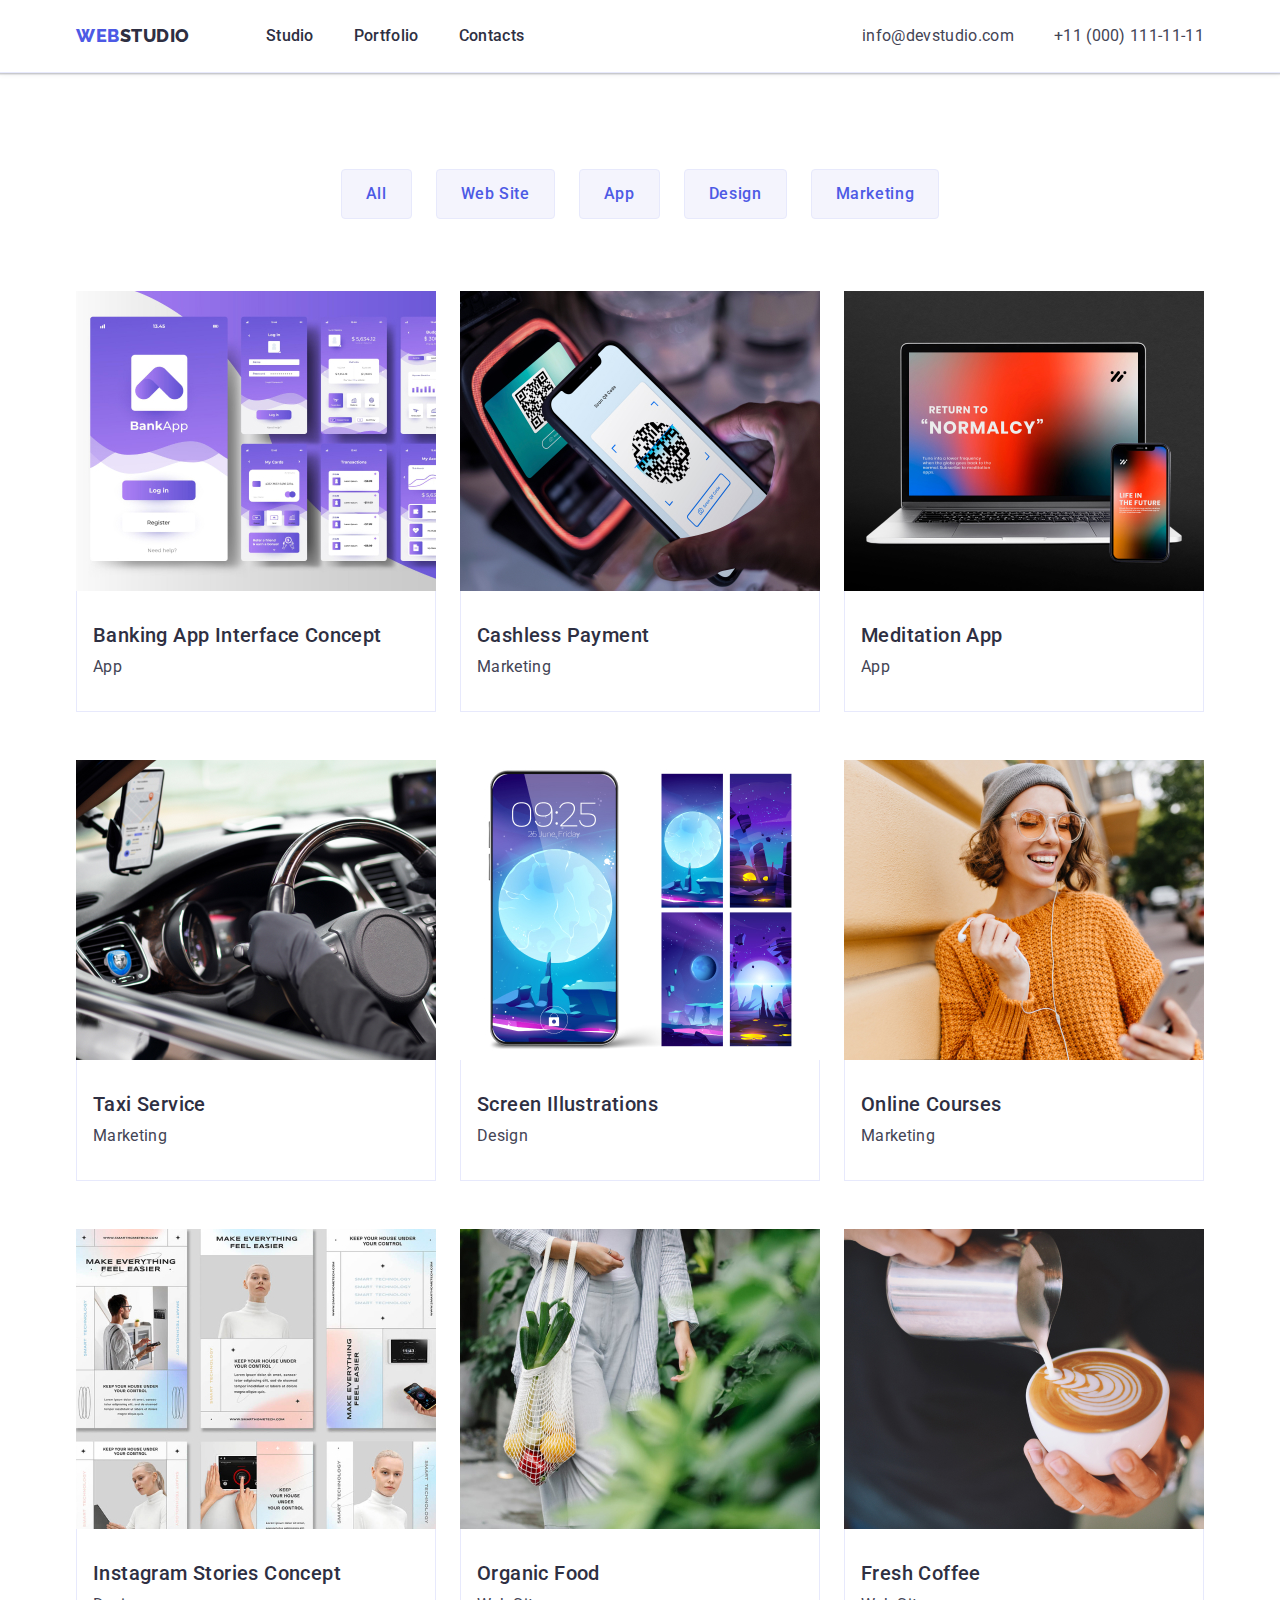
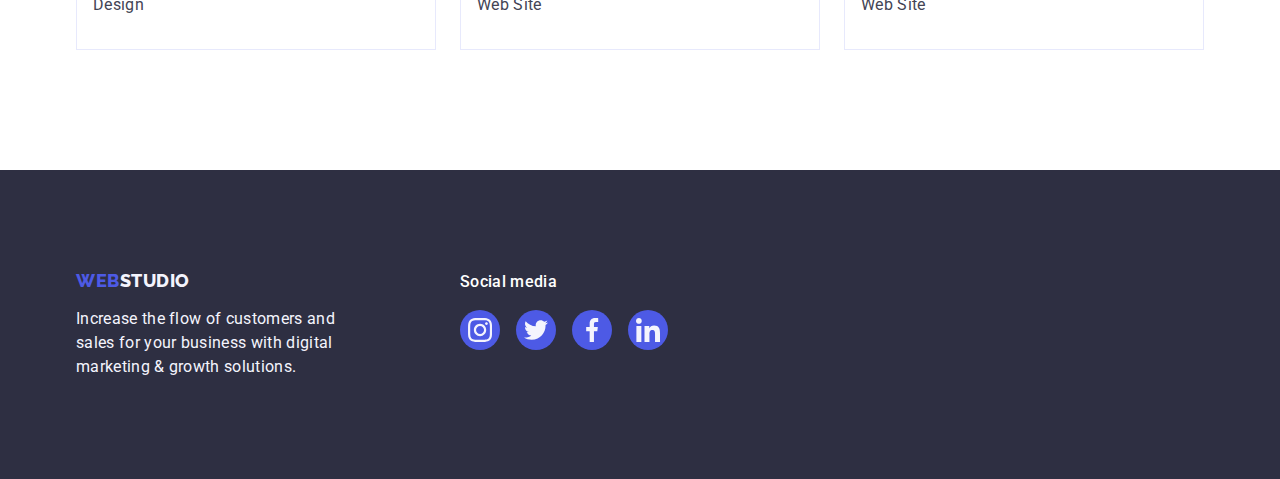
==== commit a4e89fab: "update" ====
--- a/portfolio.html
+++ b/portfolio.html
@@ -77,7 +77,7 @@
             <li class="svc-item">
               <a class="svc link" href="">
                 <img
-                  src="./images/bank-app.jpg"
+                  src="./images/img_1.jpg"
                   alt="banking app"
                   width="360"
                 />
@@ -91,7 +91,7 @@
             <li class="svc-item">
               <a class="svc link" href="">
                 <img
-                  src="./images/cashless.jpg"
+                  src="./images/img2.jpg"
                   alt="cashless payment"
                   width="360"
                 />
@@ -105,7 +105,7 @@
             <li class="svc-item">
               <a class="svc link" href="">
                 <img
-                  src="./images/meditation.jpg"
+                  src="./images/img3.jpg"
                   alt="meditation app"
                   width="360"
                 />
@@ -119,7 +119,7 @@
             <li class="svc-item">
               <a class="svc link" href="">
                 <img
-                  src="./images/taxi-service.jpg"
+                  src="./images/img4.jpg"
                   alt="taxi service"
                   width="360"
                 />
@@ -133,7 +133,7 @@
             <li class="svc-item">
               <a class="svc link" href="">
                 <img
-                  src="./images/screen-illus.jpg"
+                  src="./images/img5.jpg"
                   alt="screen illustrations"
                   width="360"
                 />
@@ -147,7 +147,7 @@
             <li class="svc-item">
               <a class="svc link" href="">
                 <img
-                  src="./images/online-course.jpg"
+                  src="./images/img6.jpg"
                   alt="online course"
                   width="360"
                 />
@@ -161,7 +161,7 @@
             <li class="svc-item">
               <a class="svc link" href="">
                 <img
-                  src="./images/ig-stories.jpg"
+                  src="./images/img7.jpg"
                   alt="IG stories"
                   width="360"
                 />
@@ -175,7 +175,7 @@
             <li class="svc-item">
               <a class="svc link" href="">
                 <img
-                  src="./images/organic-food.jpg"
+                  src="./images/img8.jpg"
                   alt="organic food"
                   width="360"
                 />
@@ -189,7 +189,7 @@
             <li class="svc-item">
               <a class="svc link" href="">
                 <img
-                  src="./images/fresh-coffee.jpg"
+                  src="./images/img9.jpg"
                   alt="fresh coffee"
                   width="360"
                 />
@@ -231,7 +231,7 @@
                   width="24"
                   height="24"
                 >
-                  <use href="./images/icons.svg#instagram-footer"></use>
+                  <use href="./images/icons.svg#instagram"></use>
                 </svg>
               </a>
             </li>
@@ -245,7 +245,7 @@
                   width="24"
                   height="24"
                 >
-                  <use href="./images/icons.svg#twitter-footer"></use>
+                  <use href="./images/icons.svg#twitter"></use>
                 </svg>
               </a>
             </li>
@@ -259,7 +259,7 @@
                   width="24"
                   height="24"
                 >
-                  <use href="./images/icons.svg#facebook-footer"></use>
+                  <use href="./images/icons.svg#facebook"></use>
                 </svg>
               </a>
             </li>
@@ -273,7 +273,7 @@
                   width="24"
                   height="24"
                 >
-                  <use href="./images/icons.svg#linkedin-footer"></use>
+                  <use href="./images/icons.svg#linkedin"></use>
                 </svg>
               </a>
             </li>
--- a/css/styles.css
+++ b/css/styles.css
@@ -134,7 +134,7 @@
       rgba(46, 47, 66, 0.7),
       rgba(46, 47, 66, 0.7)
     ),
-    url(../images/hero-img.jpg);
+    url(../images/people-office\ 1.jpg);
   background-repeat: no-repeat, no-repeat;
   background-position: center, center;
   background-size: cover;
